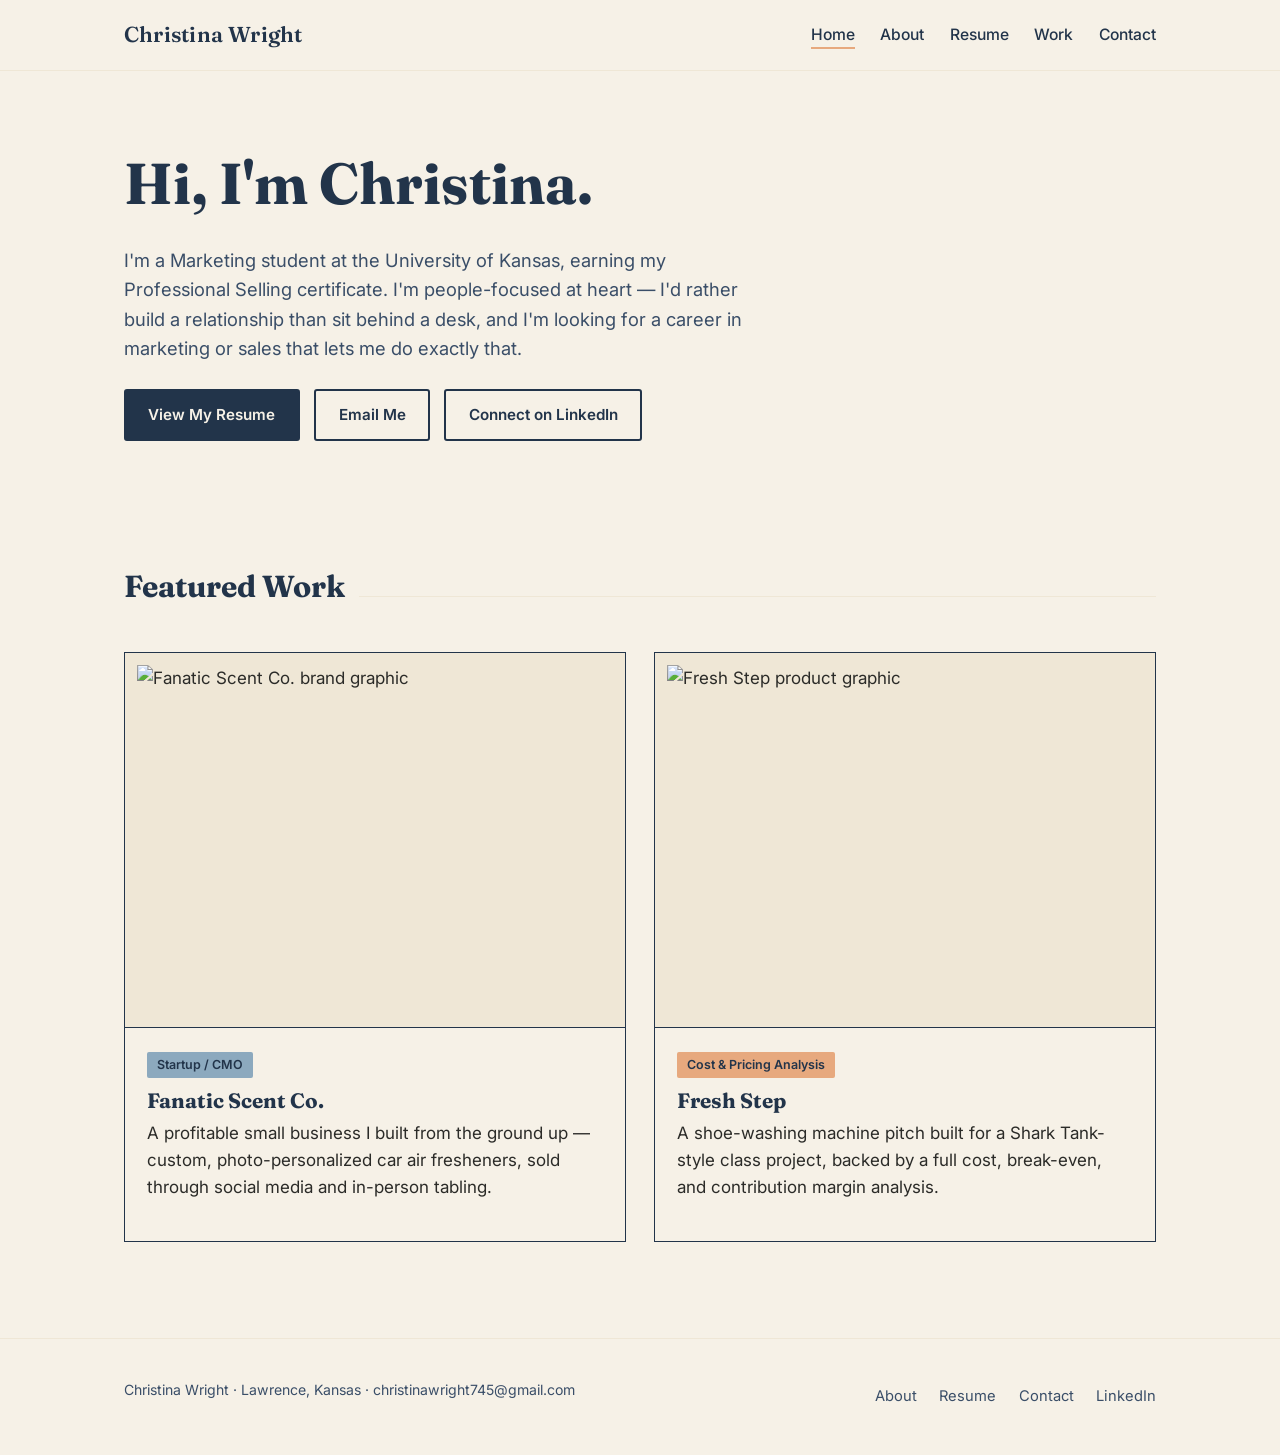
==== index.html @ 6efeb47a "Add files via upload" ====
<!DOCTYPE html>
<html lang="en">
<head>
<meta charset="UTF-8">
<meta name="viewport" content="width=device-width, initial-scale=1.0">
<title>Christina Wright — Marketing Portfolio</title>
<meta name="description" content="Christina Wright — Marketing student at the University of Kansas, Professional Selling certificate. Portfolio of marketing and sales work.">
<link rel="preconnect" href="https://fonts.googleapis.com">
<link rel="preconnect" href="https://fonts.gstatic.com" crossorigin>
<link href="https://fonts.googleapis.com/css2?family=Fraunces:opsz,wght@9..144,400;9..144,500;9..144,600;9..144,700&family=Inter:wght@400;500;600;700&display=swap" rel="stylesheet">
<link rel="stylesheet" href="style.css">
</head>
<body>

<header class="site-header">
  <div class="wrap">
    <a href="index.html" class="site-title">Christina Wright</a>
    <ul class="site-nav">
      <li><a href="index.html" class="active">Home</a></li>
      <li><a href="about.html">About</a></li>
      <li><a href="resume.html">Resume</a></li>
      <li><a href="index.html#work">Work</a></li>
      <li><a href="contact.html">Contact</a></li>
    </ul>
  </div>
</header>

<main>
  <section class="hero">
    <div class="wrap">
      <h1>Hi, I'm Christina.</h1>
      <p class="lede">
        I'm a Marketing student at the University of Kansas, earning my Professional Selling
        certificate. I'm people-focused at heart — I'd rather build a relationship than sit
        behind a desk, and I'm looking for a career in marketing or sales that lets me do exactly that.
      </p>
      <div class="btn-row">
        <a href="resume.html" class="btn btn-primary">View My Resume</a>
        <a href="contact.html" class="btn btn-secondary">Email Me</a>
        <a href="https://www.linkedin.com/in/christina-wright" class="btn btn-secondary" target="_blank" rel="noopener">Connect on LinkedIn</a>
      </div>
    </div>
  </section>

  <section id="work">
    <div class="wrap">
      <div class="section-heading">
        <h2>Featured Work</h2>
        <div class="rule"></div>
      </div>

      <div class="card-grid">

        <a href="fanatic-scent.html" class="project-card">
          <div class="thumb">
            <img src="images/fanatic-scent/fanatic-scent-graphic.png" alt="Fanatic Scent Co. brand graphic">
          </div>
          <div class="card-body">
            <span class="tag">Startup / CMO</span>
            <h3>Fanatic Scent Co.</h3>
            <p>A profitable small business I built from the ground up — custom, photo-personalized car air fresheners, sold through social media and in-person tabling.</p>
          </div>
        </a>

        <a href="fresh-step.html" class="project-card">
          <div class="thumb">
            <img src="images/fresh-step/fresh-step-graphic.png" alt="Fresh Step product graphic">
          </div>
          <div class="card-body">
            <span class="tag peach">Cost & Pricing Analysis</span>
            <h3>Fresh Step</h3>
            <p>A shoe-washing machine pitch built for a Shark Tank-style class project, backed by a full cost, break-even, and contribution margin analysis.</p>
          </div>
        </a>

      </div>
    </div>
  </section>
</main>

<footer class="site-footer">
  <div class="wrap">
    <p class="footer-note">Christina Wright · Lawrence, Kansas · christinawright745@gmail.com</p>
    <ul class="footer-links">
      <li><a href="about.html">About</a></li>
      <li><a href="resume.html">Resume</a></li>
      <li><a href="contact.html">Contact</a></li>
      <li><a href="https://www.linkedin.com/in/christina-wright" target="_blank" rel="noopener">LinkedIn</a></li>
    </ul>
  </div>
</footer>

</body>
</html>
---- style.css ----
/* =========================================================
   Christina Wright — Portfolio
   Shared stylesheet for all pages
   ========================================================= */

:root {
  --cream: #F6F1E7;
  --cream-deep: #EFE7D6;
  --navy: #22344A;
  --navy-soft: #3A4E68;
  --dusty-blue: #8CA9BE;
  --peach: #E7A97E;
  --charcoal: #2B2B28;

  --serif: "Fraunces", Georgia, "Times New Roman", serif;
  --sans: "Inter", -apple-system, BlinkMacSystemFont, "Segoe UI", Arial, sans-serif;

  --max-width: 1080px;
  --edge-padding: 1.5rem;
}

/* ---------- Reset ---------- */
* {
  box-sizing: border-box;
}

html {
  scroll-behavior: smooth;
}

body {
  margin: 0;
  background: var(--cream);
  color: var(--charcoal);
  font-family: var(--sans);
  font-size: 17px;
  line-height: 1.6;
  -webkit-font-smoothing: antialiased;
}

img {
  max-width: 100%;
  display: block;
}

a {
  color: inherit;
}

h1, h2, h3 {
  font-family: var(--serif);
  color: var(--navy);
  line-height: 1.15;
  margin: 0 0 0.5em 0;
}

p {
  margin: 0 0 1em 0;
  max-width: 68ch;
}

ul {
  margin: 0;
  padding: 0;
}

/* ---------- Layout helpers ---------- */
.wrap {
  max-width: var(--max-width);
  margin: 0 auto;
  padding: 0 var(--edge-padding);
}

section {
  padding: 4rem 0;
}

/* ---------- Header / Nav ---------- */
.site-header {
  border-bottom: 1px solid var(--cream-deep);
  background: var(--cream);
  position: sticky;
  top: 0;
  z-index: 10;
}

.site-header .wrap {
  display: flex;
  align-items: center;
  justify-content: space-between;
  padding-top: 1.1rem;
  padding-bottom: 1.1rem;
  flex-wrap: wrap;
  gap: 0.75rem;
}

.site-title {
  font-family: var(--serif);
  font-size: 1.35rem;
  font-weight: 600;
  color: var(--navy);
  text-decoration: none;
  letter-spacing: 0.01em;
}

.site-nav {
  display: flex;
  gap: 1.6rem;
  list-style: none;
}

.site-nav a {
  text-decoration: none;
  font-size: 0.98rem;
  font-weight: 500;
  color: var(--navy);
  padding-bottom: 3px;
  border-bottom: 2px solid transparent;
  transition: border-color 0.15s ease;
}

.site-nav a:hover,
.site-nav a:focus-visible,
.site-nav a.active {
  border-bottom-color: var(--peach);
}

/* ---------- Buttons ---------- */
.btn {
  display: inline-block;
  font-family: var(--sans);
  font-weight: 600;
  font-size: 0.95rem;
  text-decoration: none;
  padding: 0.75rem 1.4rem;
  border-radius: 3px;
  border: 2px solid var(--navy);
  transition: transform 0.12s ease, background 0.15s ease, color 0.15s ease;
}

.btn-primary {
  background: var(--navy);
  color: var(--cream);
}

.btn-primary:hover,
.btn-primary:focus-visible {
  background: var(--navy-soft);
  transform: translateY(-1px);
}

.btn-secondary {
  background: transparent;
  color: var(--navy);
}

.btn-secondary:hover,
.btn-secondary:focus-visible {
  background: var(--navy);
  color: var(--cream);
  transform: translateY(-1px);
}

.btn-row {
  display: flex;
  gap: 0.9rem;
  flex-wrap: wrap;
  margin-top: 1.6rem;
}

/* ---------- Hero (homepage) ---------- */
.hero {
  padding: 5rem 0 4rem 0;
}

.hero h1 {
  font-size: clamp(2.4rem, 5vw, 3.6rem);
  max-width: 14ch;
}

.hero p.lede {
  font-size: 1.15rem;
  max-width: 52ch;
  color: var(--navy-soft);
}

/* ---------- Section headings ---------- */
.section-heading {
  display: flex;
  align-items: baseline;
  gap: 0.9rem;
  margin-bottom: 2rem;
}

.section-heading h2 {
  font-size: 1.9rem;
}

.section-heading .rule {
  flex: 1;
  height: 1px;
  background: var(--cream-deep);
}

/* ---------- Project cards (homepage) ---------- */
.card-grid {
  display: grid;
  grid-template-columns: repeat(2, 1fr);
  gap: 1.75rem;
}

.project-card {
  border: 1.5px solid var(--navy);
  background: var(--cream);
  text-decoration: none;
  color: var(--charcoal);
  display: flex;
  flex-direction: column;
  transition: transform 0.15s ease;
}

.project-card:hover,
.project-card:focus-visible {
  transform: translateY(-3px);
}

.project-card .thumb {
  aspect-ratio: 4 / 3;
  background: var(--cream-deep);
  border-bottom: 1.5px solid var(--navy);
  display: flex;
  align-items: center;
  justify-content: center;
  overflow: hidden;
  padding: 0.75rem;
}

.project-card .thumb img {
  width: 100%;
  height: 100%;
  object-fit: contain;
}

.thumb-placeholder {
  font-family: var(--sans);
  font-size: 0.85rem;
  color: var(--navy-soft);
  text-align: center;
  padding: 1rem;
}

.project-card .card-body {
  padding: 1.4rem;
}

.project-card h3 {
  font-size: 1.3rem;
  margin-bottom: 0.4rem;
}

.tag {
  display: inline-block;
  font-size: 0.78rem;
  font-weight: 600;
  color: var(--navy);
  background: var(--dusty-blue);
  padding: 0.2rem 0.6rem;
  border-radius: 2px;
  margin-bottom: 0.7rem;
}

.tag.peach {
  background: var(--peach);
}

/* ---------- About / bio blocks ---------- */
.about-block {
  max-width: 68ch;
}

.about-block p {
  font-size: 1.05rem;
}

/* ---------- Footer ---------- */
.site-footer {
  border-top: 1px solid var(--cream-deep);
  padding: 2.5rem 0;
  margin-top: 2rem;
}

.site-footer .wrap {
  display: flex;
  justify-content: space-between;
  align-items: center;
  flex-wrap: wrap;
  gap: 1rem;
}

.footer-links {
  display: flex;
  gap: 1.4rem;
  list-style: none;
  font-size: 0.92rem;
}

.footer-links a {
  text-decoration: none;
  color: var(--navy-soft);
}

.footer-links a:hover {
  color: var(--navy);
}

.footer-note {
  font-size: 0.88rem;
  color: var(--navy-soft);
}

/* ---------- Image placeholder box (used across pages) ---------- */
.image-placeholder {
  border: 1.5px dashed var(--dusty-blue);
  background: var(--cream-deep);
  color: var(--navy-soft);
  font-size: 0.85rem;
  text-align: center;
  padding: 2.5rem 1rem;
  border-radius: 3px;
}

/* ---------- Accessibility ---------- */
a:focus-visible,
button:focus-visible {
  outline: 3px solid var(--peach);
  outline-offset: 2px;
}

@media (prefers-reduced-motion: reduce) {
  * {
    transition: none !important;
    scroll-behavior: auto !important;
  }
}

/* ---------- Responsive ---------- */
@media (max-width: 720px) {
  section {
    padding: 2.75rem 0;
  }

  .site-header .wrap {
    flex-direction: column;
    align-items: flex-start;
  }

  .site-nav {
    gap: 1.1rem;
    flex-wrap: wrap;
  }

  .card-grid {
    grid-template-columns: 1fr;
  }

  .hero {
    padding: 3rem 0 2.5rem 0;
  }
}
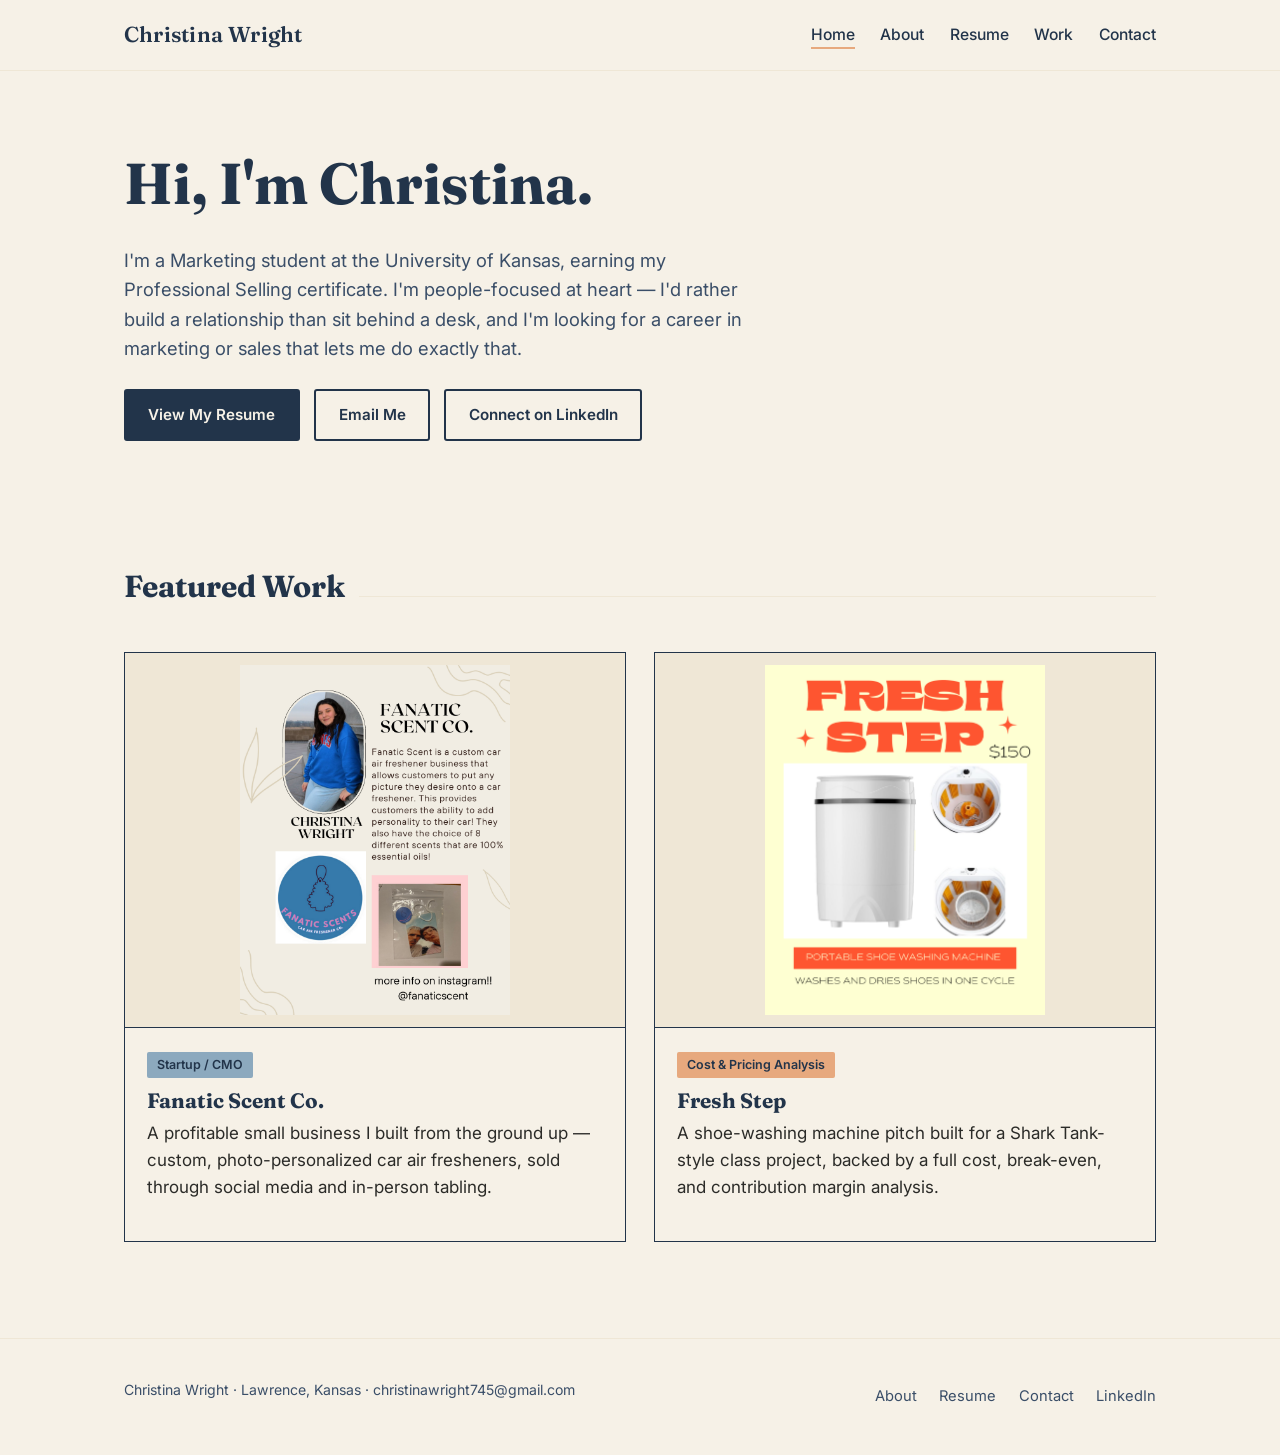
==== commit 61aeaca5: "Add files via upload" ====
--- a/index.html
+++ b/index.html
@@ -37,7 +37,7 @@
       <div class="btn-row">
         <a href="resume.html" class="btn btn-primary">View My Resume</a>
         <a href="contact.html" class="btn btn-secondary">Email Me</a>
-        <a href="https://www.linkedin.com/in/christina-wright" class="btn btn-secondary" target="_blank" rel="noopener">Connect on LinkedIn</a>
+        <a href="https://www.linkedin.com/in/christina-wright-072b152ba/" class="btn btn-secondary" target="_blank" rel="noopener">Connect on LinkedIn</a>
       </div>
     </div>
   </section>
@@ -85,7 +85,7 @@
       <li><a href="about.html">About</a></li>
       <li><a href="resume.html">Resume</a></li>
       <li><a href="contact.html">Contact</a></li>
-      <li><a href="https://www.linkedin.com/in/christina-wright" target="_blank" rel="noopener">LinkedIn</a></li>
+      <li><a href="https://www.linkedin.com/in/christina-wright-072b152ba/" target="_blank" rel="noopener">LinkedIn</a></li>
     </ul>
   </div>
 </footer>
